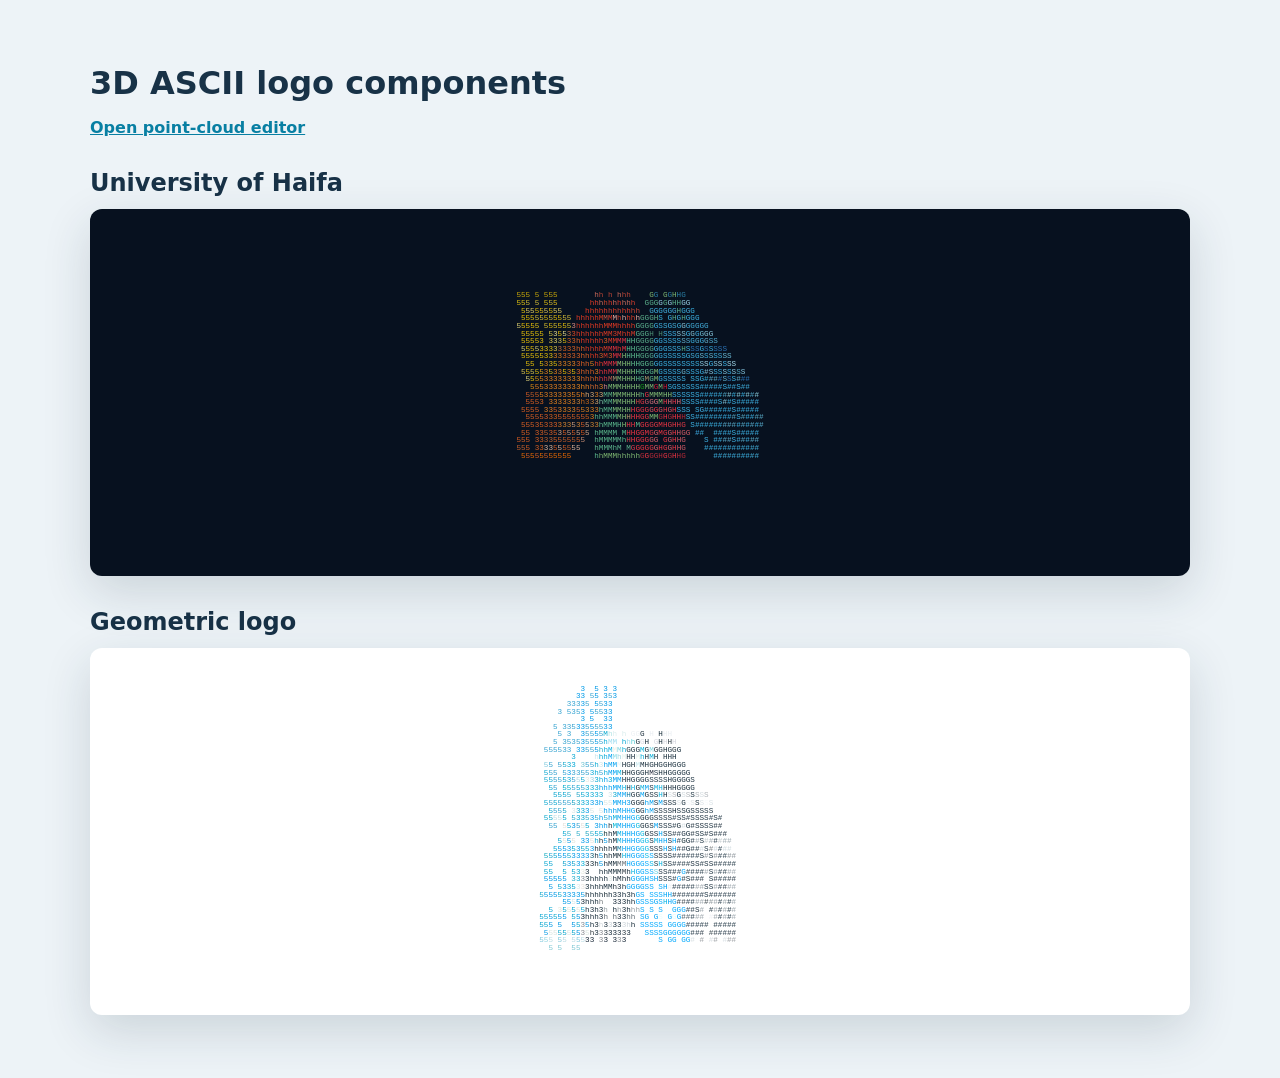
==== index.html @ 1bbaa0bb "Add point cloud editor viewer" ====
<!doctype html>
<html lang="en">
  <head>
    <meta charset="UTF-8" />
    <meta name="viewport" content="width=device-width, initial-scale=1" />
    <title>3D ASCII Logo Components</title>
    <style>
      * { box-sizing: border-box; }
      body {
        margin: 0;
        padding: clamp(1rem, 5vw, 4rem);
        background: #edf3f7;
        color: #183247;
        font-family: system-ui, sans-serif;
      }
      main { width: min(1100px, 100%); margin: auto; }
      h1 { margin: 0 0 2rem; }
      h2 { margin: 2rem 0 0.75rem; }
      .tools { margin: -1rem 0 2rem; }
      .tools a { color: #087fa3; font-weight: 700; }
      haifa-logo-ascii { box-shadow: 0 1rem 3rem rgb(24 50 71 / 16%); }
      .white { --haifa-ascii-background: #fff; }
    </style>
    <script type="module" src="./haifa-logo-ascii.js?v=25"></script>
  </head>
  <body>
    <main>
      <h1>3D ASCII logo components</h1>
      <p class="tools"><a href="./point-cloud-editor.html">Open point-cloud editor</a></p>

      <h2>University of Haifa</h2>
      <haifa-logo-ascii
        label="Animated 3D ASCII art of the University of Haifa logo"
        motion="always"
      ></haifa-logo-ascii>

      <h2>Geometric logo</h2>
      <haifa-logo-ascii
        class="white"
        src="./second-logo-points.json?v=25"
        label="Animated 3D ASCII art of the blue geometric logo"
        motion="always"
      ></haifa-logo-ascii>
    </main>
  </body>
</html>
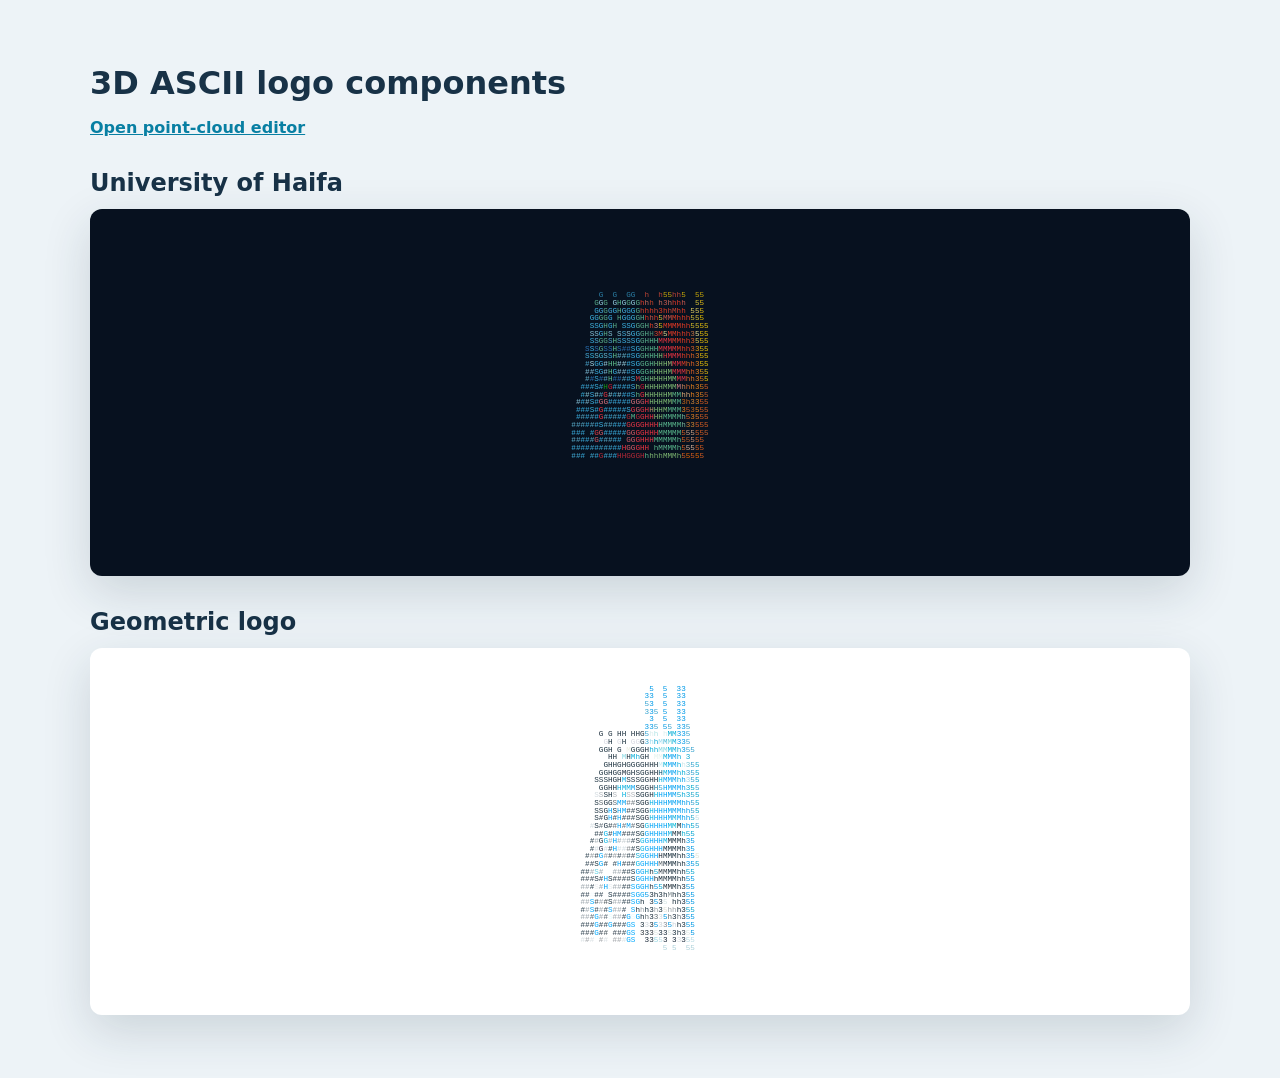
==== commit cbf8aa81: "Center projected logo previews" ====
--- a/index.html
+++ b/index.html
@@ -21,7 +21,7 @@
       haifa-logo-ascii { box-shadow: 0 1rem 3rem rgb(24 50 71 / 16%); }
       .white { --haifa-ascii-background: #fff; }
     </style>
-    <script type="module" src="./haifa-logo-ascii.js?v=25"></script>
+    <script type="module" src="./haifa-logo-ascii.js?v=26"></script>
   </head>
   <body>
     <main>
@@ -37,7 +37,7 @@
       <h2>Geometric logo</h2>
       <haifa-logo-ascii
         class="white"
-        src="./second-logo-points.json?v=25"
+        src="./second-logo-points.json?v=26"
         label="Animated 3D ASCII art of the blue geometric logo"
         motion="always"
       ></haifa-logo-ascii>
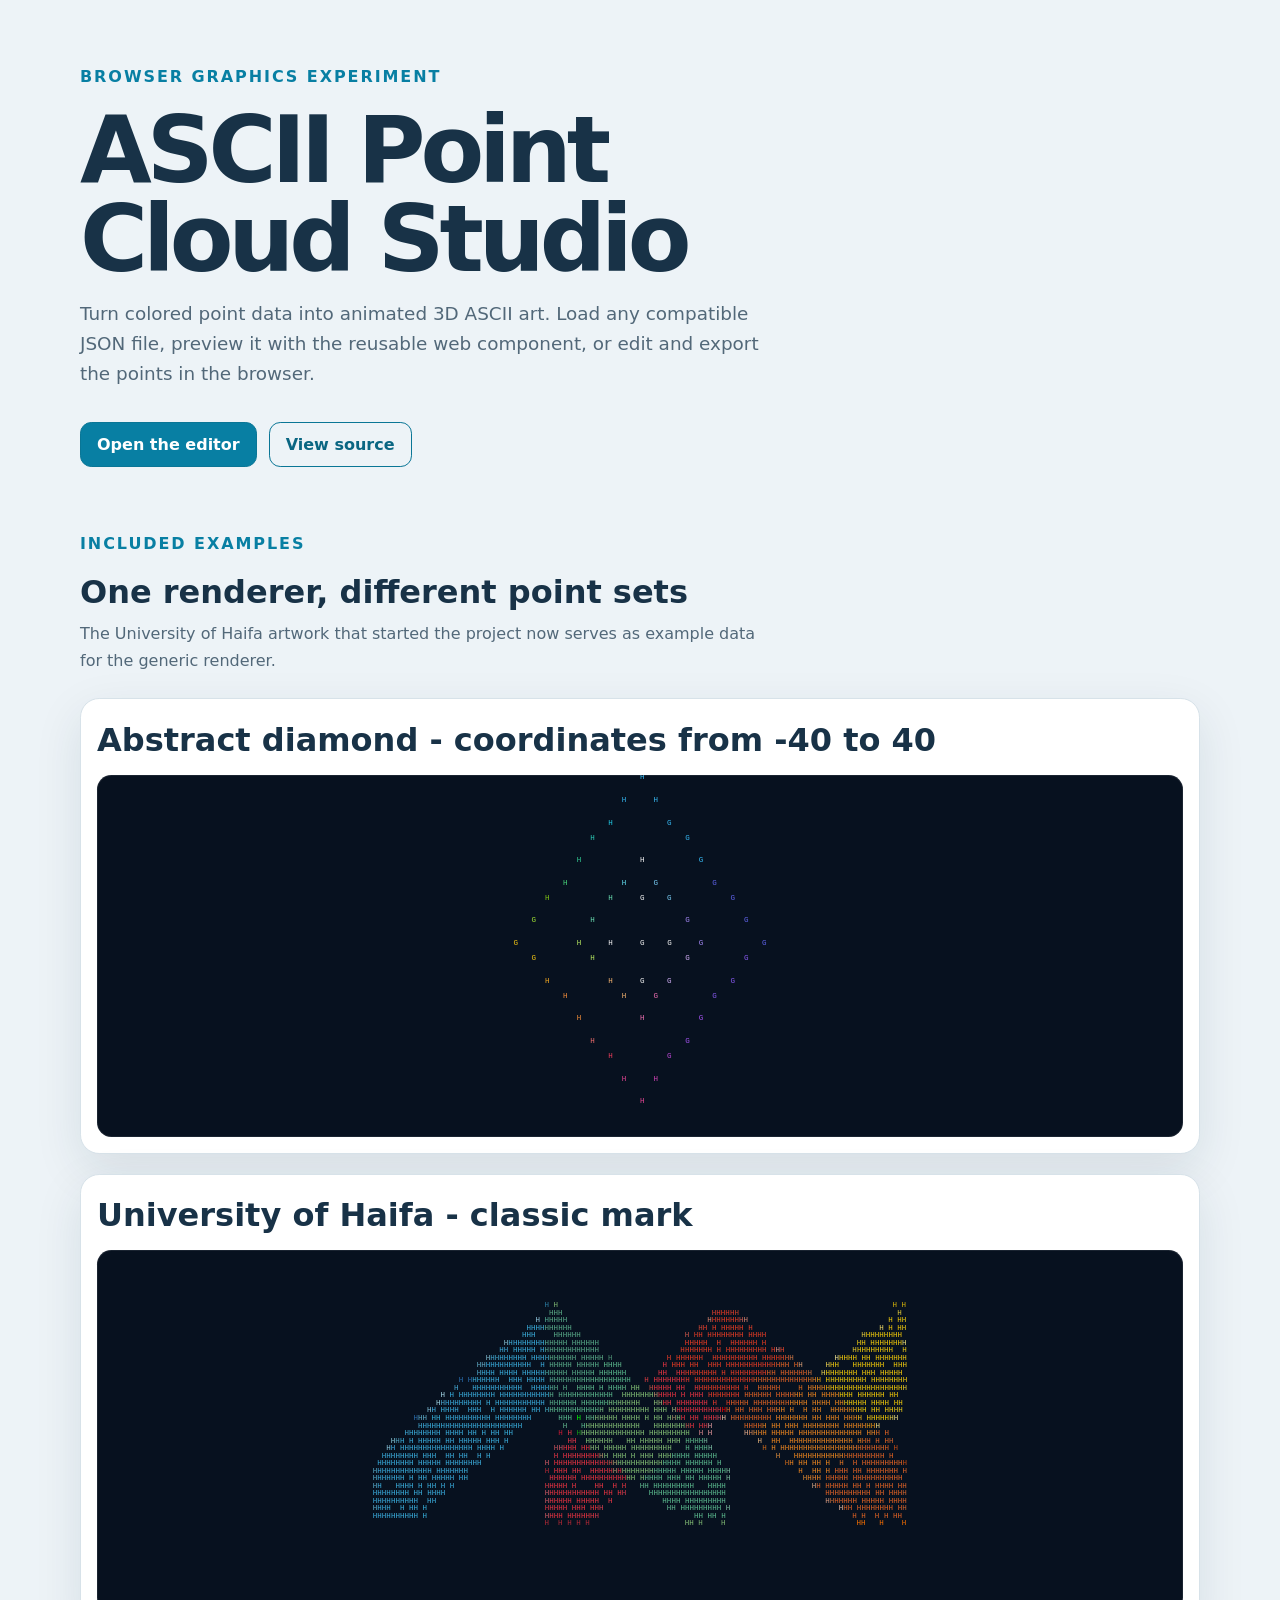
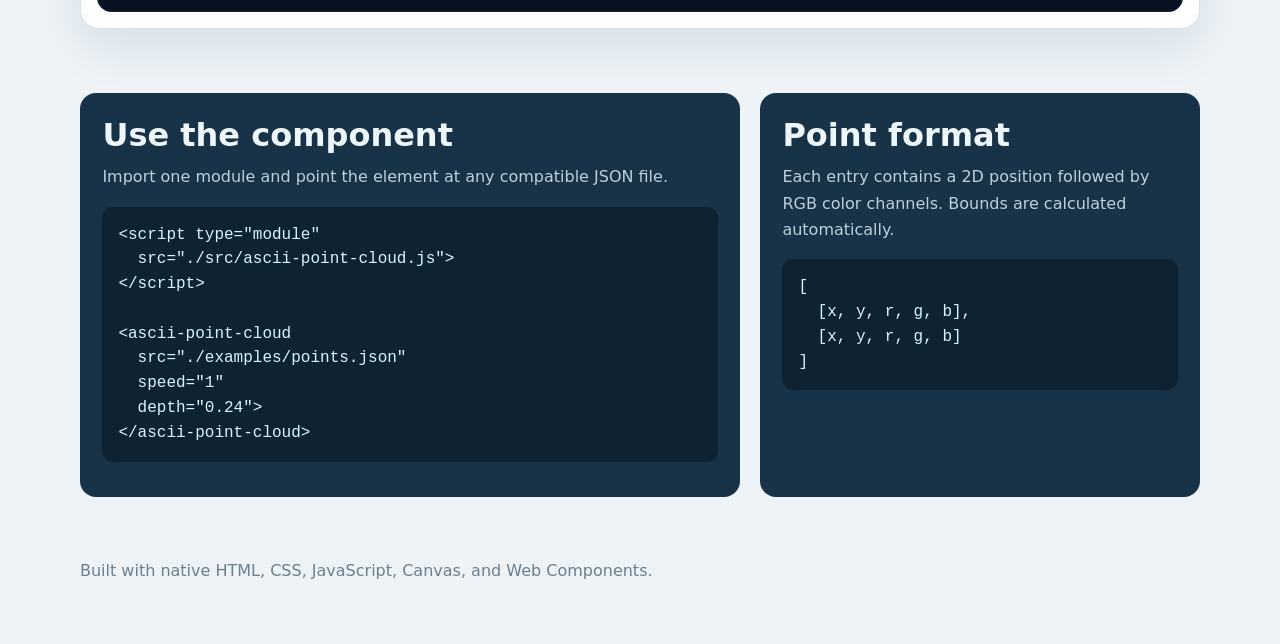
==== commit 6e560557: "Generalize project as ASCII Point Cloud Studio" ====
--- a/index.html
+++ b/index.html
@@ -3,44 +3,115 @@
   <head>
     <meta charset="UTF-8" />
     <meta name="viewport" content="width=device-width, initial-scale=1" />
-    <title>3D ASCII Logo Components</title>
+    <meta name="description" content="Render and edit colored point-cloud data as animated 3D ASCII art in the browser." />
+    <title>ASCII Point Cloud Studio</title>
     <style>
+      :root {
+        color-scheme: light;
+        font-family: Inter, ui-sans-serif, system-ui, sans-serif;
+        color: #183247;
+        background: #edf3f7;
+      }
       * { box-sizing: border-box; }
-      body {
-        margin: 0;
-        padding: clamp(1rem, 5vw, 4rem);
-        background: #edf3f7;
-        color: #183247;
-        font-family: system-ui, sans-serif;
+      body { margin: 0; }
+      main { width: min(1120px, calc(100% - 2rem)); margin: auto; padding: 4rem 0; }
+      h1, h2, p { margin-top: 0; }
+      h1 { max-width: 760px; margin-bottom: 1rem; font-size: clamp(2.7rem, 8vw, 5.8rem); line-height: 0.95; letter-spacing: -0.055em; }
+      h2 { margin-bottom: 0.65rem; font-size: clamp(1.4rem, 3vw, 2rem); }
+      p { color: #526879; line-height: 1.65; }
+      a { color: inherit; }
+      .eyebrow { color: #087fa3; font-weight: 800; letter-spacing: 0.12em; text-transform: uppercase; }
+      .intro { max-width: 700px; font-size: 1.15rem; }
+      .actions { display: flex; flex-wrap: wrap; gap: 0.75rem; margin: 2rem 0 4rem; }
+      .button { display: inline-flex; min-height: 2.8rem; align-items: center; padding: 0 1rem; border: 1px solid #0a7696; border-radius: 0.7rem; color: #0a6682; font-weight: 750; text-decoration: none; }
+      .button.primary { background: #087fa3; color: #fff; }
+      .section-heading { max-width: 680px; margin-bottom: 1.5rem; }
+      .examples { display: grid; gap: 1.25rem; }
+      .card { padding: 1rem; border: 1px solid #d7e2e9; border-radius: 1.2rem; background: #fff; box-shadow: 0 1rem 3rem rgb(24 50 71 / 10%); }
+      .card h2 { margin: 0.35rem 0 1rem; }
+      ascii-point-cloud { box-shadow: inset 0 0 0 1px rgb(255 255 255 / 8%); }
+      .light-cloud {
+        --ascii-cloud-background: #fff;
+        --ascii-cloud-message: #183247;
+        box-shadow: inset 0 0 0 1px #d7e2e9;
       }
-      main { width: min(1100px, 100%); margin: auto; }
-      h1 { margin: 0 0 2rem; }
-      h2 { margin: 2rem 0 0.75rem; }
-      .tools { margin: -1rem 0 2rem; }
-      .tools a { color: #087fa3; font-weight: 700; }
-      haifa-logo-ascii { box-shadow: 0 1rem 3rem rgb(24 50 71 / 16%); }
-      .white { --haifa-ascii-background: #fff; }
+      .usage { display: grid; grid-template-columns: 1.2fr 0.8fr; gap: 1.25rem; margin-top: 4rem; }
+      .panel { padding: 1.4rem; border-radius: 1rem; background: #183247; color: #edf7fb; }
+      .panel p { color: #bdd0db; }
+      pre { overflow-x: auto; padding: 1rem; border-radius: 0.7rem; background: #0e2231; color: #d9f5ff; line-height: 1.55; }
+      code { font-family: ui-monospace, SFMono-Regular, Consolas, monospace; }
+      footer { margin-top: 4rem; color: #6c7f8d; }
+      @media (max-width: 760px) {
+        main { padding: 2.5rem 0; }
+        .usage { grid-template-columns: 1fr; }
+      }
     </style>
-    <script type="module" src="./haifa-logo-ascii.js?v=26"></script>
+    <script type="module" src="./src/ascii-point-cloud.js?v=1"></script>
   </head>
   <body>
     <main>
-      <h1>3D ASCII logo components</h1>
-      <p class="tools"><a href="./point-cloud-editor.html">Open point-cloud editor</a></p>
+      <p class="eyebrow">Browser graphics experiment</p>
+      <h1>ASCII Point Cloud Studio</h1>
+      <p class="intro">
+        Turn colored point data into animated 3D ASCII art. Load any compatible JSON file, preview it with the reusable web component, or edit and export the points in the browser.
+      </p>
+      <div class="actions">
+        <a class="button primary" href="./editor.html">Open the editor</a>
+        <a class="button" href="https://github.com/MohammdS/ascii-point-cloud-studio">View source</a>
+      </div>
 
-      <h2>University of Haifa</h2>
-      <haifa-logo-ascii
-        label="Animated 3D ASCII art of the University of Haifa logo"
-        motion="always"
-      ></haifa-logo-ascii>
+      <section aria-labelledby="examples-title">
+        <div class="section-heading">
+          <p class="eyebrow">Included examples</p>
+          <h2 id="examples-title">One renderer, different point sets</h2>
+          <p>The University of Haifa artwork that started the project now serves as example data for the generic renderer.</p>
+        </div>
+        <div class="examples">
+          <article class="card">
+            <h2>Abstract diamond - coordinates from -40 to 40</h2>
+            <ascii-point-cloud
+              src="./examples/abstract-diamond.json?v=1"
+              label="Animated 3D ASCII point cloud of an abstract rainbow diamond"
+              motion="always"
+              depth="0.35"
+            ></ascii-point-cloud>
+          </article>
+          <article class="card">
+            <h2>University of Haifa - classic mark</h2>
+            <ascii-point-cloud
+              src="./examples/university-of-haifa-old.json?v=1"
+              label="Animated 3D ASCII point cloud of the classic University of Haifa mark"
+              motion="always"
+            ></ascii-point-cloud>
+          </article>
+        </div>
+      </section>
 
-      <h2>Geometric logo</h2>
-      <haifa-logo-ascii
-        class="white"
-        src="./second-logo-points.json?v=26"
-        label="Animated 3D ASCII art of the blue geometric logo"
-        motion="always"
-      ></haifa-logo-ascii>
+      <section class="usage" aria-label="Component usage and data format">
+        <div class="panel">
+          <h2>Use the component</h2>
+          <p>Import one module and point the element at any compatible JSON file.</p>
+          <pre><code>&lt;script type="module"
+  src="./src/ascii-point-cloud.js"&gt;
+&lt;/script&gt;
+
+&lt;ascii-point-cloud
+  src="./examples/points.json"
+  speed="1"
+  depth="0.24"&gt;
+&lt;/ascii-point-cloud&gt;</code></pre>
+        </div>
+        <div class="panel">
+          <h2>Point format</h2>
+          <p>Each entry contains a 2D position followed by RGB color channels. Bounds are calculated automatically.</p>
+          <pre><code>[
+  [x, y, r, g, b],
+  [x, y, r, g, b]
+]</code></pre>
+        </div>
+      </section>
+
+      <footer>Built with native HTML, CSS, JavaScript, Canvas, and Web Components.</footer>
     </main>
   </body>
 </html>
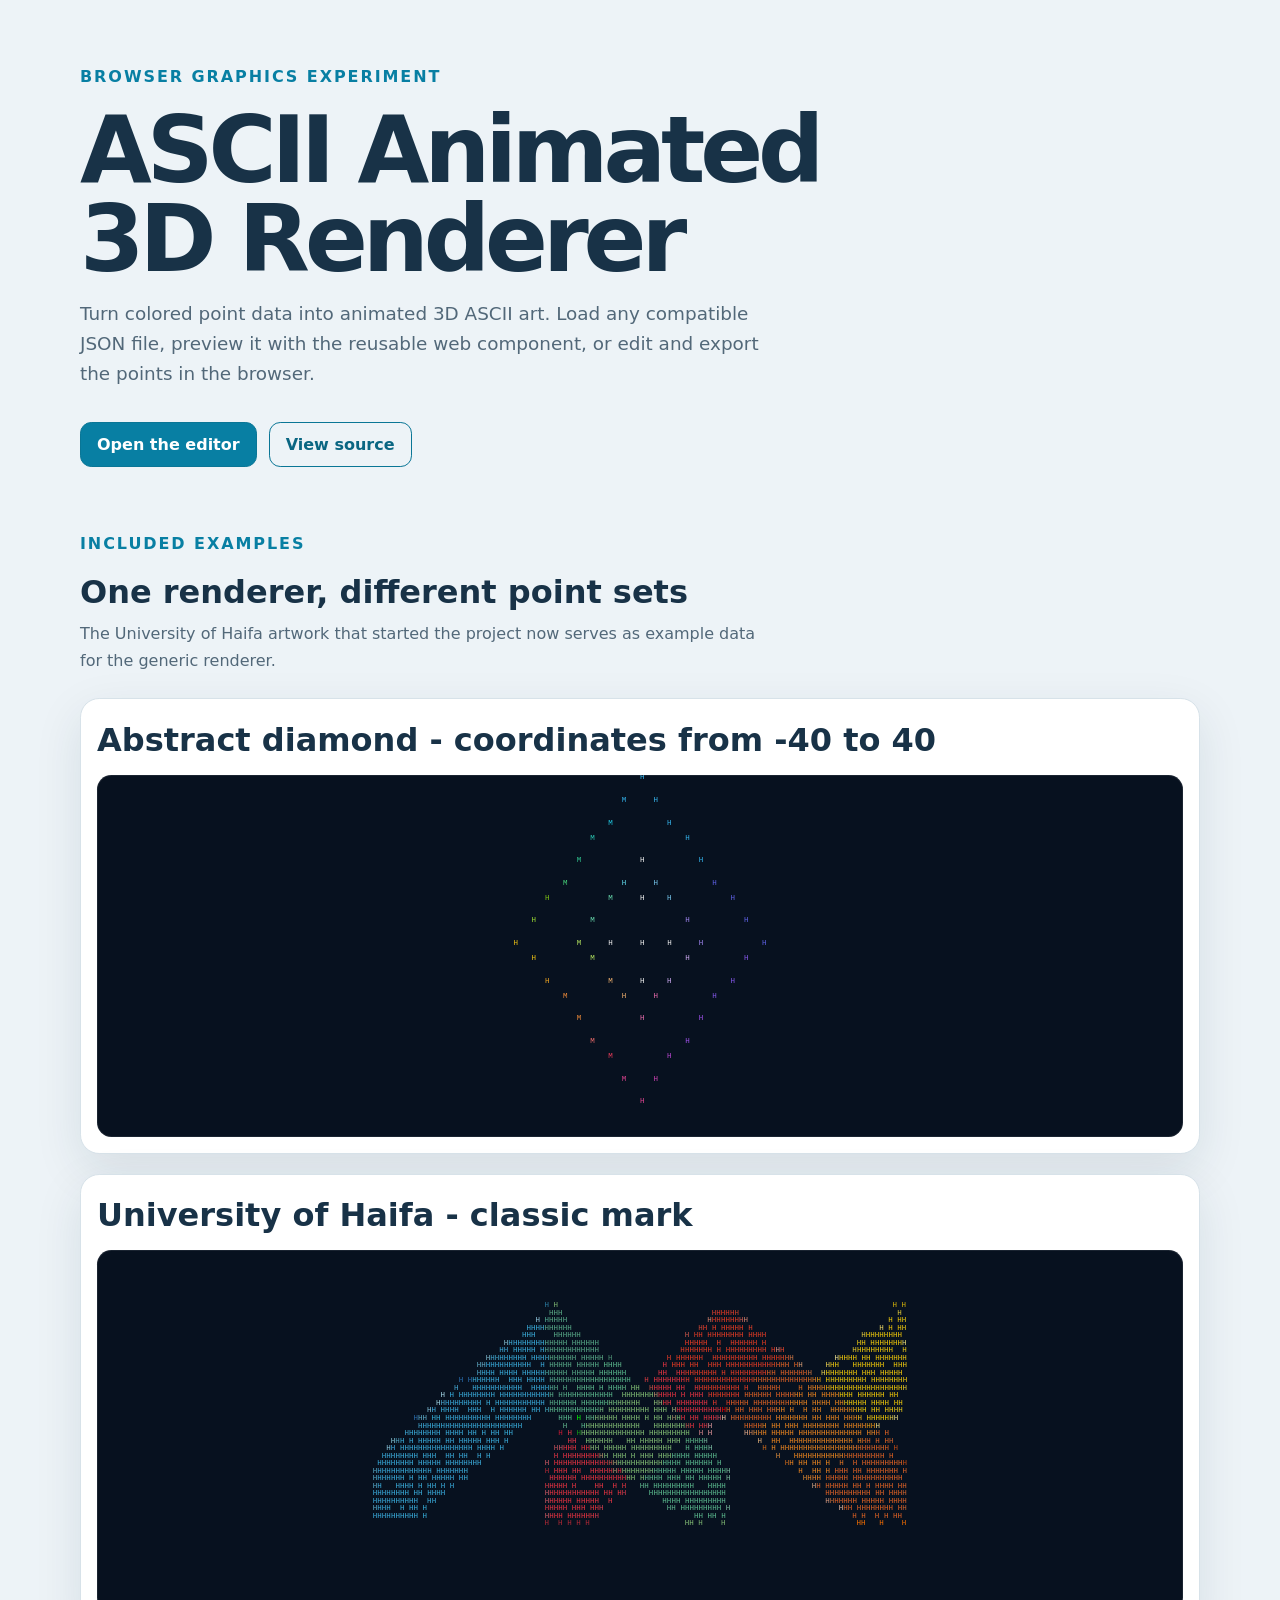
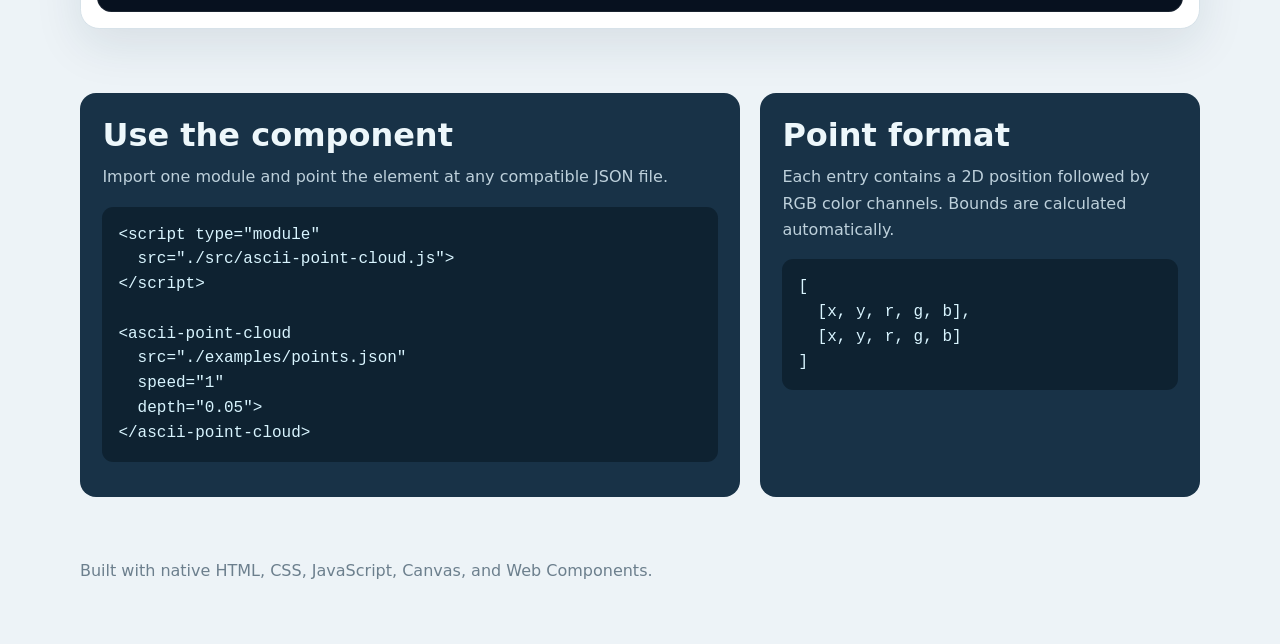
==== commit f27f6a69: "Rename project as ASCII Animated 3D Renderer" ====
--- a/index.html
+++ b/index.html
@@ -4,7 +4,7 @@
     <meta charset="UTF-8" />
     <meta name="viewport" content="width=device-width, initial-scale=1" />
     <meta name="description" content="Render and edit colored point-cloud data as animated 3D ASCII art in the browser." />
-    <title>ASCII Point Cloud Studio</title>
+    <title>ASCII Animated 3D Renderer</title>
     <style>
       :root {
         color-scheme: light;
@@ -46,18 +46,18 @@
         .usage { grid-template-columns: 1fr; }
       }
     </style>
-    <script type="module" src="./src/ascii-point-cloud.js?v=1"></script>
+    <script type="module" src="./src/ascii-point-cloud.js?v=6"></script>
   </head>
   <body>
     <main>
       <p class="eyebrow">Browser graphics experiment</p>
-      <h1>ASCII Point Cloud Studio</h1>
+      <h1>ASCII Animated 3D Renderer</h1>
       <p class="intro">
         Turn colored point data into animated 3D ASCII art. Load any compatible JSON file, preview it with the reusable web component, or edit and export the points in the browser.
       </p>
       <div class="actions">
         <a class="button primary" href="./editor.html">Open the editor</a>
-        <a class="button" href="https://github.com/MohammdS/ascii-point-cloud-studio">View source</a>
+        <a class="button" href="https://github.com/MohammdS/ascii-animated-3d-renderer">View source</a>
       </div>
 
       <section aria-labelledby="examples-title">
@@ -73,7 +73,7 @@
               src="./examples/abstract-diamond.json?v=1"
               label="Animated 3D ASCII point cloud of an abstract rainbow diamond"
               motion="always"
-              depth="0.35"
+              depth="0.05"
             ></ascii-point-cloud>
           </article>
           <article class="card">
@@ -98,7 +98,7 @@
 &lt;ascii-point-cloud
   src="./examples/points.json"
   speed="1"
-  depth="0.24"&gt;
+  depth="0.05"&gt;
 &lt;/ascii-point-cloud&gt;</code></pre>
         </div>
         <div class="panel">
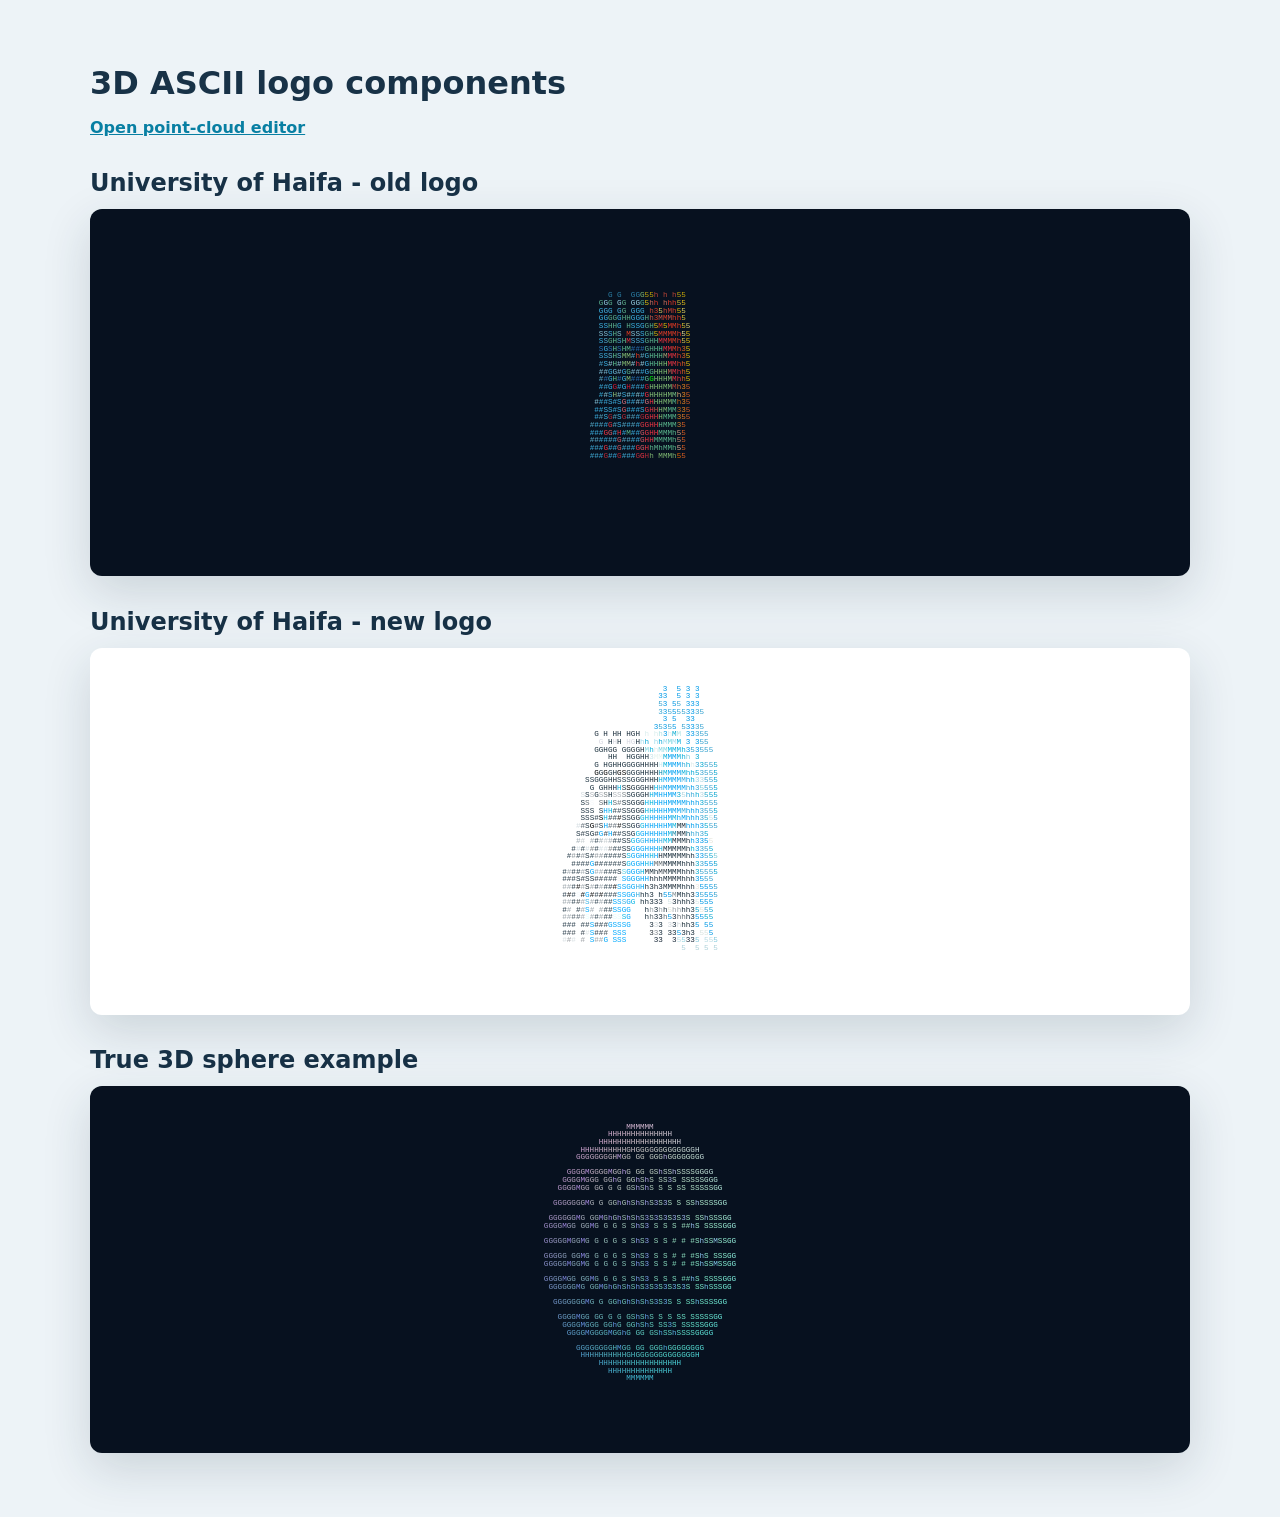
==== commit f44ed712: "Use true 3D point cloud data" ====
--- a/index.html
+++ b/index.html
@@ -3,115 +3,51 @@
   <head>
     <meta charset="UTF-8" />
     <meta name="viewport" content="width=device-width, initial-scale=1" />
-    <meta name="description" content="Render and edit colored point-cloud data as animated 3D ASCII art in the browser." />
-    <title>ASCII Animated 3D Renderer</title>
+    <title>3D ASCII Logo Components</title>
     <style>
-      :root {
-        color-scheme: light;
-        font-family: Inter, ui-sans-serif, system-ui, sans-serif;
+      * { box-sizing: border-box; }
+      body {
+        margin: 0;
+        padding: clamp(1rem, 5vw, 4rem);
+        background: #edf3f7;
         color: #183247;
-        background: #edf3f7;
+        font-family: system-ui, sans-serif;
       }
-      * { box-sizing: border-box; }
-      body { margin: 0; }
-      main { width: min(1120px, calc(100% - 2rem)); margin: auto; padding: 4rem 0; }
-      h1, h2, p { margin-top: 0; }
-      h1 { max-width: 760px; margin-bottom: 1rem; font-size: clamp(2.7rem, 8vw, 5.8rem); line-height: 0.95; letter-spacing: -0.055em; }
-      h2 { margin-bottom: 0.65rem; font-size: clamp(1.4rem, 3vw, 2rem); }
-      p { color: #526879; line-height: 1.65; }
-      a { color: inherit; }
-      .eyebrow { color: #087fa3; font-weight: 800; letter-spacing: 0.12em; text-transform: uppercase; }
-      .intro { max-width: 700px; font-size: 1.15rem; }
-      .actions { display: flex; flex-wrap: wrap; gap: 0.75rem; margin: 2rem 0 4rem; }
-      .button { display: inline-flex; min-height: 2.8rem; align-items: center; padding: 0 1rem; border: 1px solid #0a7696; border-radius: 0.7rem; color: #0a6682; font-weight: 750; text-decoration: none; }
-      .button.primary { background: #087fa3; color: #fff; }
-      .section-heading { max-width: 680px; margin-bottom: 1.5rem; }
-      .examples { display: grid; gap: 1.25rem; }
-      .card { padding: 1rem; border: 1px solid #d7e2e9; border-radius: 1.2rem; background: #fff; box-shadow: 0 1rem 3rem rgb(24 50 71 / 10%); }
-      .card h2 { margin: 0.35rem 0 1rem; }
-      ascii-point-cloud { box-shadow: inset 0 0 0 1px rgb(255 255 255 / 8%); }
-      .light-cloud {
-        --ascii-cloud-background: #fff;
-        --ascii-cloud-message: #183247;
-        box-shadow: inset 0 0 0 1px #d7e2e9;
-      }
-      .usage { display: grid; grid-template-columns: 1.2fr 0.8fr; gap: 1.25rem; margin-top: 4rem; }
-      .panel { padding: 1.4rem; border-radius: 1rem; background: #183247; color: #edf7fb; }
-      .panel p { color: #bdd0db; }
-      pre { overflow-x: auto; padding: 1rem; border-radius: 0.7rem; background: #0e2231; color: #d9f5ff; line-height: 1.55; }
-      code { font-family: ui-monospace, SFMono-Regular, Consolas, monospace; }
-      footer { margin-top: 4rem; color: #6c7f8d; }
-      @media (max-width: 760px) {
-        main { padding: 2.5rem 0; }
-        .usage { grid-template-columns: 1fr; }
-      }
+      main { width: min(1100px, 100%); margin: auto; }
+      h1 { margin: 0 0 2rem; }
+      h2 { margin: 2rem 0 0.75rem; }
+      .tools { margin: -1rem 0 2rem; }
+      .tools a { color: #087fa3; font-weight: 700; }
+      haifa-logo-ascii { box-shadow: 0 1rem 3rem rgb(24 50 71 / 16%); }
+      .white { --haifa-ascii-background: #fff; }
     </style>
-    <script type="module" src="./src/ascii-point-cloud.js?v=6"></script>
+    <script type="module" src="./src/haifa-logo-ascii.js?v=27"></script>
   </head>
   <body>
     <main>
-      <p class="eyebrow">Browser graphics experiment</p>
-      <h1>ASCII Animated 3D Renderer</h1>
-      <p class="intro">
-        Turn colored point data into animated 3D ASCII art. Load any compatible JSON file, preview it with the reusable web component, or edit and export the points in the browser.
-      </p>
-      <div class="actions">
-        <a class="button primary" href="./editor.html">Open the editor</a>
-        <a class="button" href="https://github.com/MohammdS/ascii-animated-3d-renderer">View source</a>
-      </div>
+      <h1>3D ASCII logo components</h1>
+      <p class="tools"><a href="./point-cloud-editor.html">Open point-cloud editor</a></p>
 
-      <section aria-labelledby="examples-title">
-        <div class="section-heading">
-          <p class="eyebrow">Included examples</p>
-          <h2 id="examples-title">One renderer, different point sets</h2>
-          <p>The University of Haifa artwork that started the project now serves as example data for the generic renderer.</p>
-        </div>
-        <div class="examples">
-          <article class="card">
-            <h2>Abstract diamond - coordinates from -40 to 40</h2>
-            <ascii-point-cloud
-              src="./examples/abstract-diamond.json?v=1"
-              label="Animated 3D ASCII point cloud of an abstract rainbow diamond"
-              motion="always"
-              depth="0.05"
-            ></ascii-point-cloud>
-          </article>
-          <article class="card">
-            <h2>University of Haifa - classic mark</h2>
-            <ascii-point-cloud
-              src="./examples/university-of-haifa-old.json?v=1"
-              label="Animated 3D ASCII point cloud of the classic University of Haifa mark"
-              motion="always"
-            ></ascii-point-cloud>
-          </article>
-        </div>
-      </section>
+      <h2>University of Haifa - old logo</h2>
+      <haifa-logo-ascii
+        label="Animated 3D ASCII art of the University of Haifa old logo"
+        motion="always"
+      ></haifa-logo-ascii>
 
-      <section class="usage" aria-label="Component usage and data format">
-        <div class="panel">
-          <h2>Use the component</h2>
-          <p>Import one module and point the element at any compatible JSON file.</p>
-          <pre><code>&lt;script type="module"
-  src="./src/ascii-point-cloud.js"&gt;
-&lt;/script&gt;
+      <h2>University of Haifa - new logo</h2>
+      <haifa-logo-ascii
+        class="white"
+        src="./data/second-logo-points.json?v=27"
+        label="Animated 3D ASCII art of the University of Haifa new logo"
+        motion="always"
+      ></haifa-logo-ascii>
 
-&lt;ascii-point-cloud
-  src="./examples/points.json"
-  speed="1"
-  depth="0.05"&gt;
-&lt;/ascii-point-cloud&gt;</code></pre>
-        </div>
-        <div class="panel">
-          <h2>Point format</h2>
-          <p>Each entry contains a 2D position followed by RGB color channels. Bounds are calculated automatically.</p>
-          <pre><code>[
-  [x, y, r, g, b],
-  [x, y, r, g, b]
-]</code></pre>
-        </div>
-      </section>
-
-      <footer>Built with native HTML, CSS, JavaScript, Canvas, and Web Components.</footer>
+      <h2>True 3D sphere example</h2>
+      <haifa-logo-ascii
+        src="./data/sphere-points.json?v=27"
+        label="Animated 3D ASCII art of a sphere"
+        motion="always"
+      ></haifa-logo-ascii>
     </main>
   </body>
 </html>
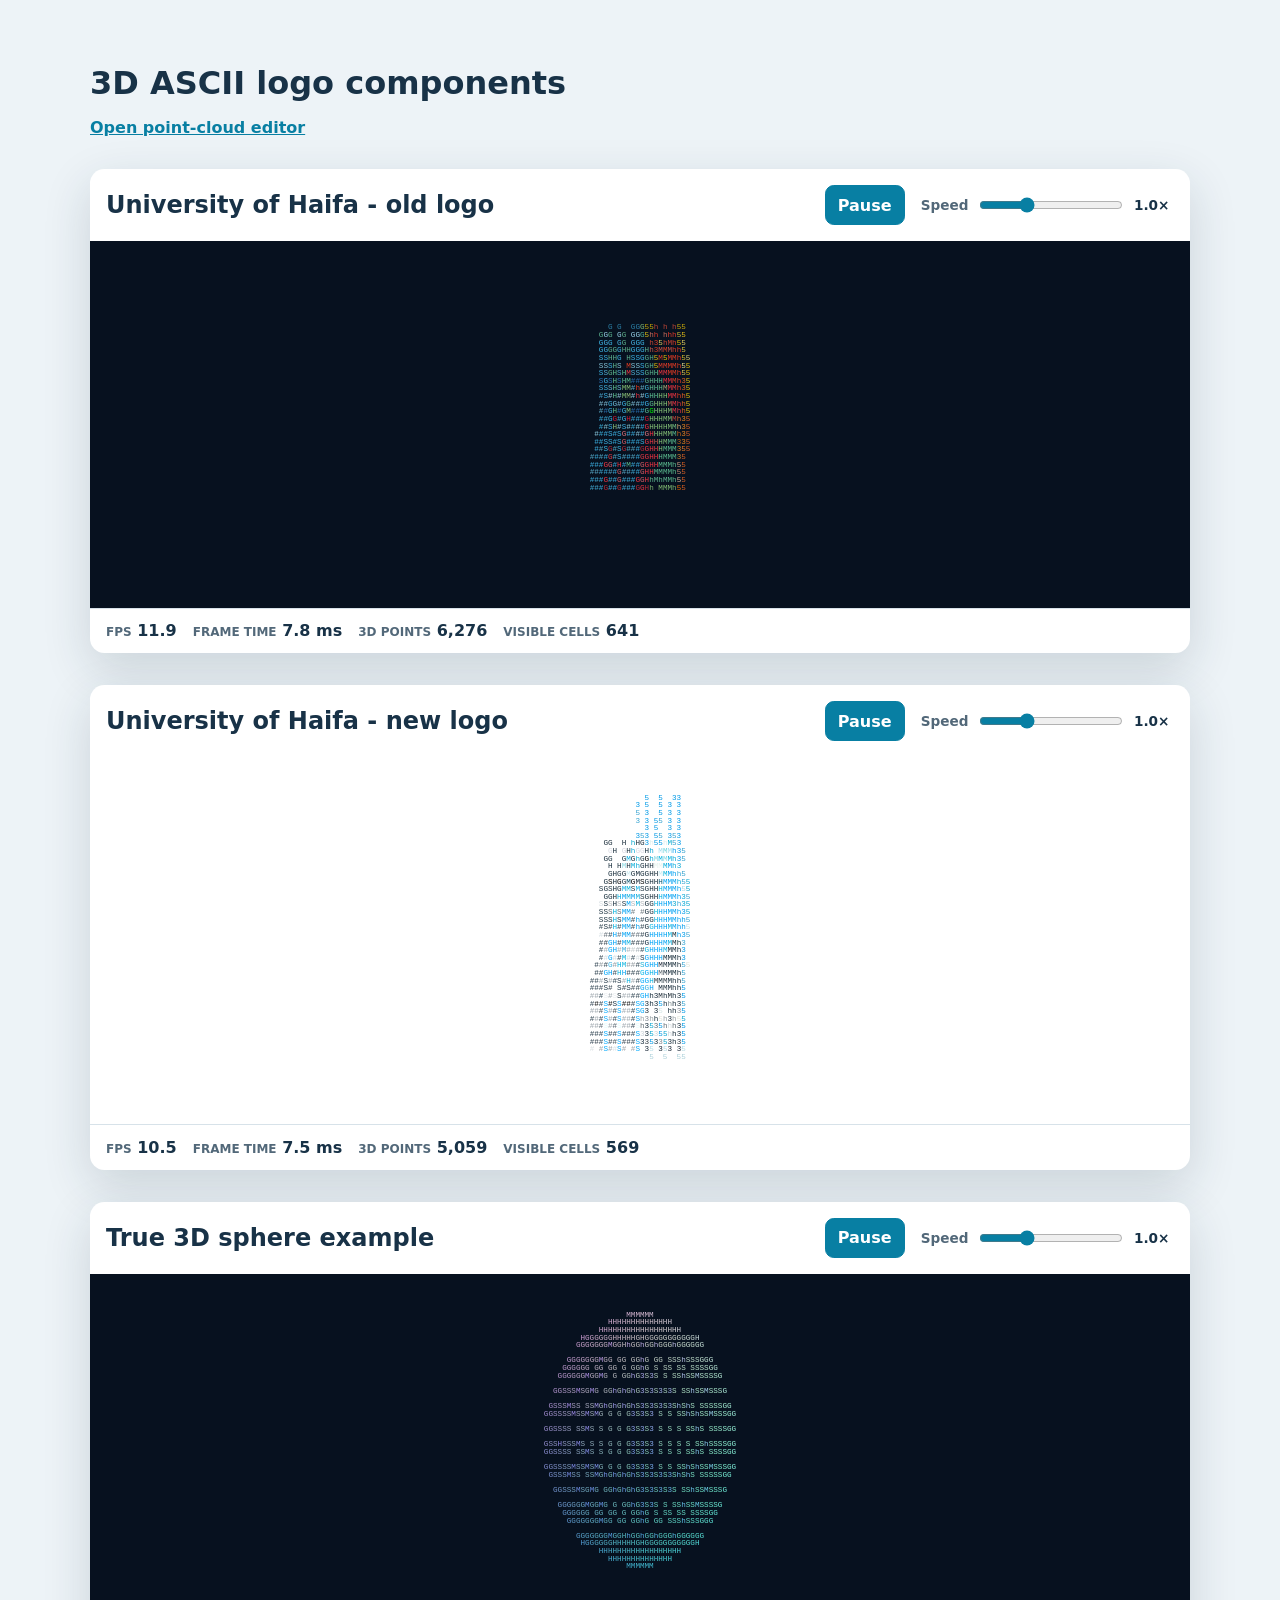
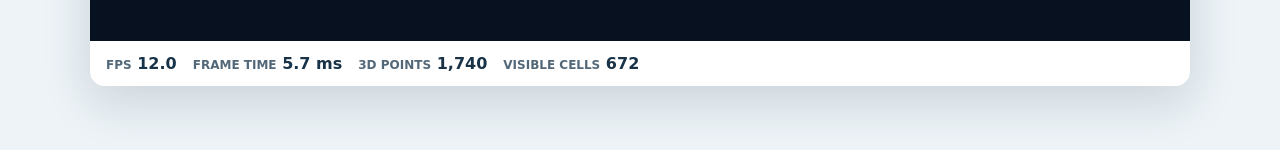
==== commit 82590d47: "Add interactive playback controls and stats" ====
--- a/index.html
+++ b/index.html
@@ -15,39 +15,149 @@
       }
       main { width: min(1100px, 100%); margin: auto; }
       h1 { margin: 0 0 2rem; }
-      h2 { margin: 2rem 0 0.75rem; }
       .tools { margin: -1rem 0 2rem; }
       .tools a { color: #087fa3; font-weight: 700; }
+      .demo {
+        margin-top: 2rem;
+        overflow: hidden;
+        border-radius: 0.9rem;
+        background: #fff;
+        box-shadow: 0 1rem 3rem rgb(24 50 71 / 16%);
+      }
+      .demo h2 { margin: 0; font-size: clamp(1.15rem, 3vw, 1.5rem); }
+      .demo-header,
+      .controls,
+      .stats {
+        display: flex;
+        align-items: center;
+        flex-wrap: wrap;
+        gap: 0.75rem 1rem;
+      }
+      .demo-header {
+        justify-content: space-between;
+        padding: 1rem;
+      }
+      .controls label {
+        display: flex;
+        align-items: center;
+        gap: 0.55rem;
+        color: #526879;
+        font-size: 0.85rem;
+        font-weight: 700;
+      }
+      .controls button {
+        min-width: 5rem;
+        min-height: 2.5rem;
+        border: 1px solid #087fa3;
+        border-radius: 0.55rem;
+        background: #087fa3;
+        color: #fff;
+        font: inherit;
+        font-weight: 750;
+        cursor: pointer;
+      }
+      .controls input[type="range"] { width: 9rem; accent-color: #087fa3; }
+      .controls output { min-width: 2.5rem; color: #183247; font-variant-numeric: tabular-nums; }
+      .stats {
+        margin: 0;
+        padding: 0.8rem 1rem;
+        border-top: 1px solid #d7e2e9;
+      }
+      .stats div { display: flex; align-items: baseline; gap: 0.35rem; }
+      .stats dt { color: #526879; font-size: 0.75rem; font-weight: 750; text-transform: uppercase; }
+      .stats dd { margin: 0; font-variant-numeric: tabular-nums; font-weight: 750; }
       haifa-logo-ascii { box-shadow: 0 1rem 3rem rgb(24 50 71 / 16%); }
+      .demo haifa-logo-ascii { border-radius: 0; box-shadow: none; }
       .white { --haifa-ascii-background: #fff; }
+      @media (max-width: 720px) {
+        .demo-header { align-items: flex-start; }
+        .controls { width: 100%; }
+        .controls label { flex: 1; }
+        .controls input[type="range"] { min-width: 7rem; width: 100%; }
+      }
     </style>
-    <script type="module" src="./src/haifa-logo-ascii.js?v=27"></script>
+    <script type="module" src="./src/haifa-logo-ascii.js?v=28"></script>
+    <script type="module" src="./src/logo-demo-controls.js?v=28"></script>
   </head>
   <body>
     <main>
       <h1>3D ASCII logo components</h1>
       <p class="tools"><a href="./point-cloud-editor.html">Open point-cloud editor</a></p>
 
-      <h2>University of Haifa - old logo</h2>
-      <haifa-logo-ascii
-        label="Animated 3D ASCII art of the University of Haifa old logo"
-        motion="always"
-      ></haifa-logo-ascii>
+      <section class="demo" data-logo-demo>
+        <div class="demo-header">
+          <h2>University of Haifa - old logo</h2>
+          <div class="controls">
+            <button type="button" data-action="toggle-play">Pause</button>
+            <label>
+              Speed
+              <input data-control="speed" type="range" min="0.1" max="3" step="0.1" value="1" />
+              <output data-output="speed">1.0×</output>
+            </label>
+          </div>
+        </div>
+        <haifa-logo-ascii
+          label="Animated 3D ASCII art of the University of Haifa old logo"
+          motion="always"
+        ></haifa-logo-ascii>
+        <dl class="stats" aria-label="Real-time rendering statistics">
+          <div><dt>FPS</dt><dd data-stat="fps">—</dd></div>
+          <div><dt>Frame time</dt><dd data-stat="frame-time">—</dd></div>
+          <div><dt>3D points</dt><dd data-stat="points">—</dd></div>
+          <div><dt>Visible cells</dt><dd data-stat="visible-cells">—</dd></div>
+        </dl>
+      </section>
 
-      <h2>University of Haifa - new logo</h2>
-      <haifa-logo-ascii
-        class="white"
-        src="./data/second-logo-points.json?v=27"
-        label="Animated 3D ASCII art of the University of Haifa new logo"
-        motion="always"
-      ></haifa-logo-ascii>
+      <section class="demo" data-logo-demo>
+        <div class="demo-header">
+          <h2>University of Haifa - new logo</h2>
+          <div class="controls">
+            <button type="button" data-action="toggle-play">Pause</button>
+            <label>
+              Speed
+              <input data-control="speed" type="range" min="0.1" max="3" step="0.1" value="1" />
+              <output data-output="speed">1.0×</output>
+            </label>
+          </div>
+        </div>
+        <haifa-logo-ascii
+          class="white"
+          src="./data/second-logo-points.json?v=27"
+          label="Animated 3D ASCII art of the University of Haifa new logo"
+          motion="always"
+        ></haifa-logo-ascii>
+        <dl class="stats" aria-label="Real-time rendering statistics">
+          <div><dt>FPS</dt><dd data-stat="fps">—</dd></div>
+          <div><dt>Frame time</dt><dd data-stat="frame-time">—</dd></div>
+          <div><dt>3D points</dt><dd data-stat="points">—</dd></div>
+          <div><dt>Visible cells</dt><dd data-stat="visible-cells">—</dd></div>
+        </dl>
+      </section>
 
-      <h2>True 3D sphere example</h2>
-      <haifa-logo-ascii
-        src="./data/sphere-points.json?v=27"
-        label="Animated 3D ASCII art of a sphere"
-        motion="always"
-      ></haifa-logo-ascii>
+      <section class="demo" data-logo-demo>
+        <div class="demo-header">
+          <h2>True 3D sphere example</h2>
+          <div class="controls">
+            <button type="button" data-action="toggle-play">Pause</button>
+            <label>
+              Speed
+              <input data-control="speed" type="range" min="0.1" max="3" step="0.1" value="1" />
+              <output data-output="speed">1.0×</output>
+            </label>
+          </div>
+        </div>
+        <haifa-logo-ascii
+          src="./data/sphere-points.json?v=27"
+          label="Animated 3D ASCII art of a sphere"
+          motion="always"
+        ></haifa-logo-ascii>
+        <dl class="stats" aria-label="Real-time rendering statistics">
+          <div><dt>FPS</dt><dd data-stat="fps">—</dd></div>
+          <div><dt>Frame time</dt><dd data-stat="frame-time">—</dd></div>
+          <div><dt>3D points</dt><dd data-stat="points">—</dd></div>
+          <div><dt>Visible cells</dt><dd data-stat="visible-cells">—</dd></div>
+        </dl>
+      </section>
     </main>
   </body>
 </html>
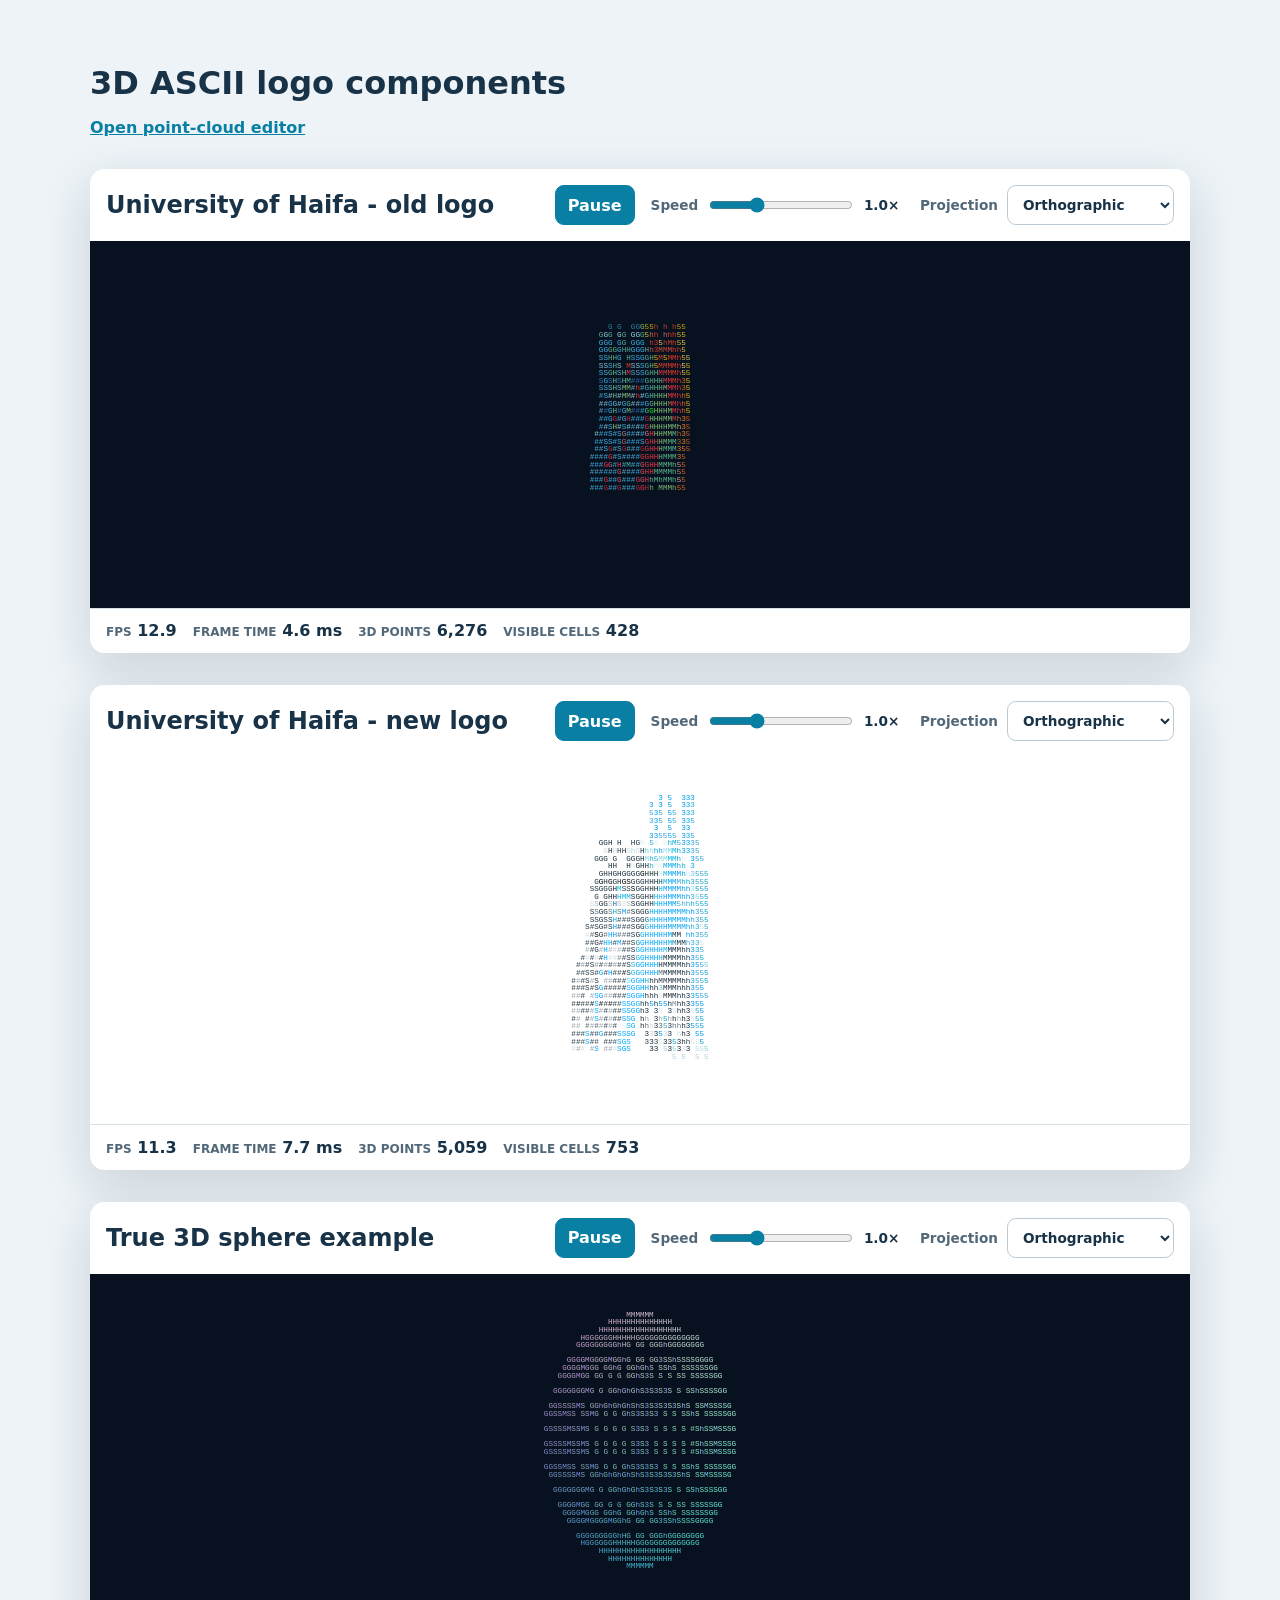
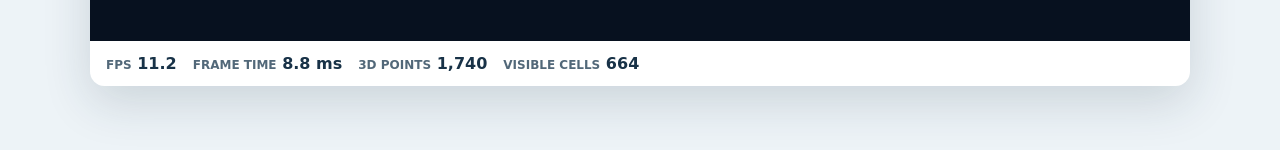
==== commit 4b661930: "Add selectable perspective projection" ====
--- a/index.html
+++ b/index.html
@@ -56,6 +56,15 @@
         font-weight: 750;
         cursor: pointer;
       }
+      .controls select {
+        min-height: 2.5rem;
+        padding: 0 2rem 0 0.7rem;
+        border: 1px solid #b9cad5;
+        border-radius: 0.55rem;
+        background: #fff;
+        color: #183247;
+        font: inherit;
+      }
       .controls input[type="range"] { width: 9rem; accent-color: #087fa3; }
       .controls output { min-width: 2.5rem; color: #183247; font-variant-numeric: tabular-nums; }
       .stats {
@@ -76,8 +85,8 @@
         .controls input[type="range"] { min-width: 7rem; width: 100%; }
       }
     </style>
-    <script type="module" src="./src/haifa-logo-ascii.js?v=28"></script>
-    <script type="module" src="./src/logo-demo-controls.js?v=28"></script>
+    <script type="module" src="./src/haifa-logo-ascii.js?v=29"></script>
+    <script type="module" src="./src/logo-demo-controls.js?v=29"></script>
   </head>
   <body>
     <main>
@@ -93,6 +102,13 @@
               Speed
               <input data-control="speed" type="range" min="0.1" max="3" step="0.1" value="1" />
               <output data-output="speed">1.0×</output>
+            </label>
+            <label>
+              Projection
+              <select data-control="projection">
+                <option value="orthographic">Orthographic</option>
+                <option value="perspective">Perspective</option>
+              </select>
             </label>
           </div>
         </div>
@@ -117,6 +133,13 @@
               Speed
               <input data-control="speed" type="range" min="0.1" max="3" step="0.1" value="1" />
               <output data-output="speed">1.0×</output>
+            </label>
+            <label>
+              Projection
+              <select data-control="projection">
+                <option value="orthographic">Orthographic</option>
+                <option value="perspective">Perspective</option>
+              </select>
             </label>
           </div>
         </div>
@@ -144,6 +167,13 @@
               <input data-control="speed" type="range" min="0.1" max="3" step="0.1" value="1" />
               <output data-output="speed">1.0×</output>
             </label>
+            <label>
+              Projection
+              <select data-control="projection">
+                <option value="orthographic">Orthographic</option>
+                <option value="perspective">Perspective</option>
+              </select>
+            </label>
           </div>
         </div>
         <haifa-logo-ascii
